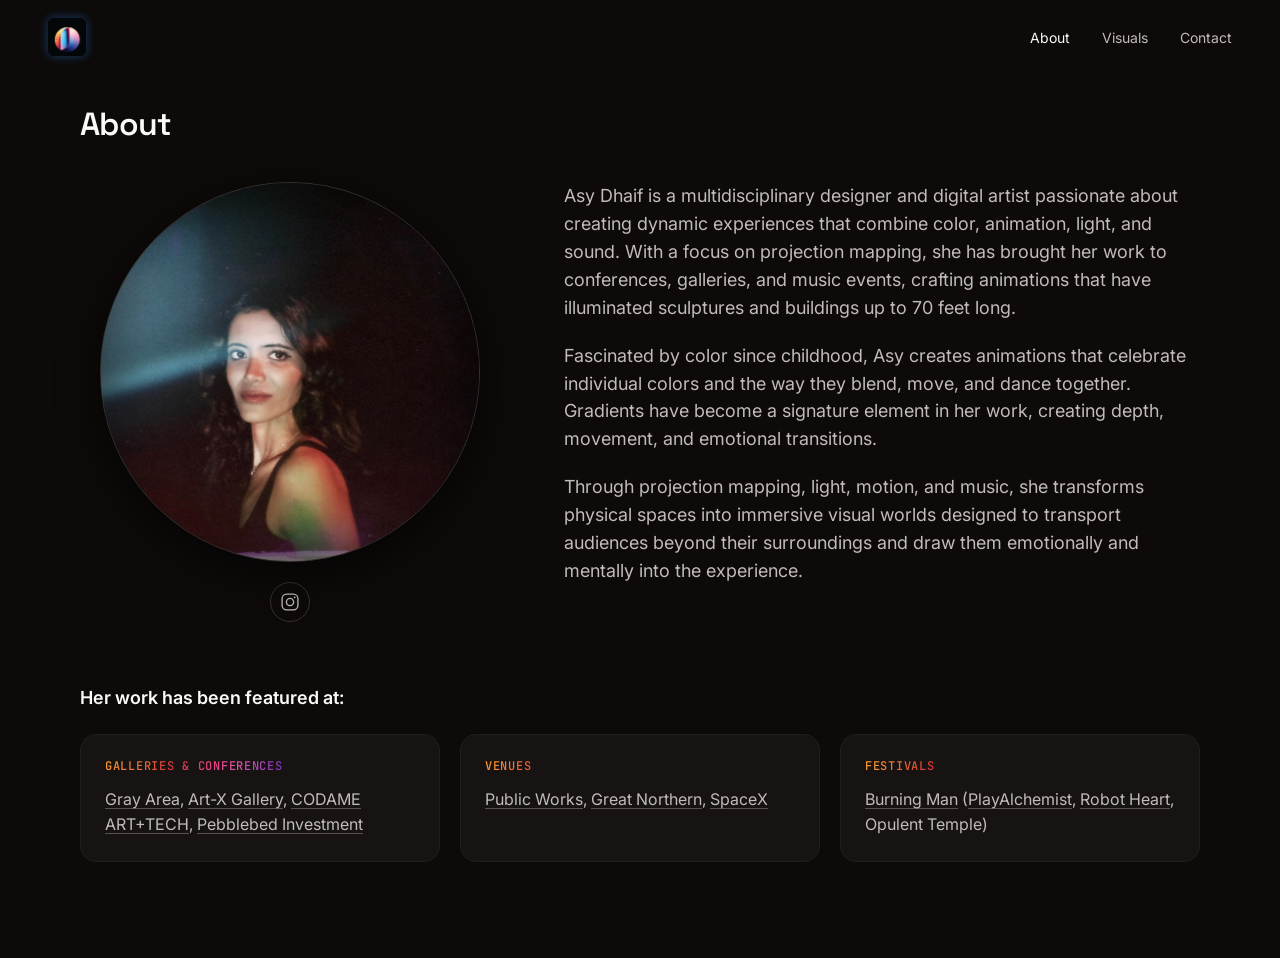
==== about/index.html @ 6cba5324 "Add Instagram icon and Pebblebed link to About page Instagram icon links to instagram.com/mind.trip." ====
<!DOCTYPE html>
<html lang="en">
<head>
  <meta charset="UTF-8">
  <meta name="viewport" content="width=device-width, initial-scale=1">
  <title>Asy Dhaif — About</title>
  <link rel="stylesheet" href="/assets/css/tokens.css">
  <link rel="stylesheet" href="/assets/css/style.css">
</head>
<body>
  <div id="site-nav"></div>

  <main>
    <div class="page-header">
      <h1 class="page-title">About</h1>
    </div>

    <div class="about-layout">
      <div class="about-portrait-col">
        <div class="about-portrait">
          <img src="/assets/images/about/asy-dhaif-portrait.jpg" alt="Asy Dhaif">
        </div>

        <div class="about-social">
          <a class="social-icon" href="https://www.instagram.com/mind.trip.art/" target="_blank" rel="noopener noreferrer" aria-label="Instagram">
            <svg width="20" height="20" viewBox="0 0 24 24" fill="none"><rect x="2.5" y="2.5" width="19" height="19" rx="5.5" stroke="currentColor" stroke-width="1.6"/><circle cx="12" cy="12" r="4.3" stroke="currentColor" stroke-width="1.6"/><circle cx="17.6" cy="6.4" r="1.15" fill="currentColor"/></svg>
          </a>
        </div>
      </div>

      <div class="about-bio">
        <p>Asy Dhaif is a multidisciplinary designer and digital artist passionate about creating dynamic experiences that combine color, animation, light, and sound. With a focus on projection mapping, she has brought her work to conferences, galleries, and music events, crafting animations that have illuminated sculptures and buildings up to 70 feet long.</p>
        <p>Fascinated by color since childhood, Asy creates animations that celebrate individual colors and the way they blend, move, and dance together. Gradients have become a signature element in her work, creating depth, movement, and emotional transitions.</p>
        <p>Through projection mapping, light, motion, and music, she transforms physical spaces into immersive visual worlds designed to transport audiences beyond their surroundings and draw them emotionally and mentally into the experience.</p>
      </div>
    </div>

    <div class="featured-at">
      <h2 class="featured-at-title">Her work has been featured at:</h2>
      <div class="featured-at-grid">
        <div class="featured-at-group">
          <p class="featured-at-label">Galleries &amp; Conferences</p>
          <p class="featured-at-list"><a href="https://grayarea.org/" target="_blank" rel="noopener noreferrer">Gray Area</a>, <a href="https://www.art-x.gallery/" target="_blank" rel="noopener noreferrer">Art-X Gallery</a>, <a href="https://www.codame.com/" target="_blank" rel="noopener noreferrer">CODAME ART+TECH</a>, <a href="https://pebblebed.com" target="_blank" rel="noopener noreferrer">Pebblebed Investment</a></p>
        </div>

        <div class="featured-at-group">
          <p class="featured-at-label">Venues</p>
          <p class="featured-at-list"><a href="https://publicsf.com/" target="_blank" rel="noopener noreferrer">Public Works</a>, <a href="https://www.thegreatnorthernsf.com/" target="_blank" rel="noopener noreferrer">Great Northern</a>, <a href="https://www.spacex.com/" target="_blank" rel="noopener noreferrer">SpaceX</a></p>
        </div>

        <div class="featured-at-group">
          <p class="featured-at-label">Festivals</p>
          <p class="featured-at-list"><a href="http://burningman.org/" target="_blank" rel="noopener noreferrer">Burning Man</a> (<a href="https://www.playalchemist.com/" target="_blank" rel="noopener noreferrer">PlayAlchemist</a>, <a href="https://www.robotheart.org/" target="_blank" rel="noopener noreferrer">Robot Heart</a>, Opulent Temple)</p>
        </div>
      </div>
    </div>
  </main>

  <script src="/assets/js/nav.js"></script>
</body>
</html>
---- assets/css/tokens.css ----
@import url("https://fonts.googleapis.com/css2?family=Space+Grotesk:wght@300..700&family=Inter:wght@400;500;600;700&family=JetBrains+Mono:wght@400;500&display=swap");

:root {
  /* Base neutrals — warm-black ground */
  --black: oklch(0.15 0.006 40);
  --gray-900: oklch(0.19 0.006 40);
  --gray-800: oklch(0.24 0.007 40);
  --gray-700: oklch(0.32 0.008 40);
  --gray-600: oklch(0.44 0.008 40);
  --gray-500: oklch(0.56 0.008 40);
  --gray-400: oklch(0.68 0.007 40);
  --gray-300: oklch(0.80 0.006 40);
  --gray-200: oklch(0.88 0.005 40);
  --gray-100: oklch(0.94 0.004 40);
  --white: oklch(0.985 0.003 40);

  /* Brand gradient: orange > red > magenta > purple > blue > cyan */
  --grad-orange: oklch(0.78 0.16 65);
  --grad-red: oklch(0.58 0.20 25);
  --grad-magenta: oklch(0.66 0.21 350);
  --grad-purple: oklch(0.48 0.20 300);
  --grad-blue: oklch(0.55 0.19 260);
  --grad-cyan: oklch(0.75 0.14 205);

  --gradient-brand: linear-gradient(115deg,
    var(--grad-orange) 0%,
    var(--grad-red) 22%,
    var(--grad-magenta) 42%,
    var(--grad-purple) 58%,
    var(--grad-blue) 78%,
    var(--grad-cyan) 100%);

  --accent: oklch(0.62 0.18 255);
  --accent-hover: oklch(0.68 0.18 255);
  --accent-active: oklch(0.56 0.18 255);
  --accent-fg: oklch(0.98 0.005 255);

  --bg-page: var(--black);
  --bg-surface: var(--gray-900);
  --bg-surface-raised: var(--gray-800);
  --bg-inset: oklch(0.12 0.006 40);
  --border-subtle: var(--gray-800);
  --border-default: var(--gray-700);
  --border-strong: var(--gray-600);

  --text-primary: var(--white);
  --text-secondary: var(--gray-300);
  --text-tertiary: var(--gray-500);
  --text-on-accent: var(--accent-fg);

  --success: oklch(0.62 0.15 150);
  --warning: oklch(0.75 0.15 85);
  --danger: oklch(0.60 0.20 25);

  --font-display: "Space Grotesk", "Helvetica Neue", Arial, sans-serif;
  --font-body: "Inter", "Helvetica Neue", Arial, sans-serif;
  --font-mono: "JetBrains Mono", "SFMono-Regular", Menlo, monospace;

  --text-display-xl: 700 clamp(3rem, 6vw, 6rem)/1.02 var(--font-display);
  --text-display-l: 700 clamp(2.25rem, 4vw, 3.75rem)/1.05 var(--font-display);
  --text-display-m: 600 2rem/1.1 var(--font-display);
  --text-heading: 600 1.5rem/1.25 var(--font-display);
  --text-subheading: 600 1.125rem/1.35 var(--font-body);
  --text-body-l: 400 1.125rem/1.55 var(--font-body);
  --text-body: 400 1rem/1.55 var(--font-body);
  --text-body-s: 400 0.875rem/1.5 var(--font-body);
  --text-label: 500 0.8125rem/1.3 var(--font-body);
  --text-mono: 400 0.8125rem/1.4 var(--font-mono);
  --text-mono-caps: 500 0.75rem/1.3 var(--font-mono);

  --tracking-tight: -0.02em;
  --tracking-wide: 0.06em;

  --space-1: 4px;
  --space-2: 8px;
  --space-3: 12px;
  --space-4: 16px;
  --space-5: 20px;
  --space-6: 24px;
  --space-8: 32px;
  --space-10: 40px;
  --space-12: 48px;
  --space-16: 64px;
  --space-20: 80px;
  --space-24: 96px;
  --space-32: 128px;

  --radius-s: 6px;
  --radius-m: 10px;
  --radius-l: 16px;
  --radius-xl: 24px;
  --radius-pill: 999px;

  --shadow-s: 0 1px 2px oklch(0 0 0 / 0.4);
  --shadow-m: 0 4px 16px oklch(0 0 0 / 0.45);
  --shadow-l: 0 12px 40px oklch(0 0 0 / 0.55);
  --shadow-glow-accent: 0 0 32px oklch(0.62 0.18 255 / 0.35);

  --ease-out: cubic-bezier(0.16, 1, 0.3, 1);
  --ease-in-out: cubic-bezier(0.65, 0, 0.35, 1);
  --duration-fast: 120ms;
  --duration-base: 220ms;
  --duration-slow: 420ms;
}
---- assets/css/style.css ----
* {
  box-sizing: border-box;
}

body {
  margin: 0;
  font-family: var(--font-body);
  color: var(--text-primary);
  background: var(--bg-page);
}

.site-nav {
  position: sticky;
  top: 0;
  z-index: 40;
  display: flex;
  align-items: center;
  justify-content: space-between;
  padding: 18px 48px;
  background: transparent;
  border-bottom: 1px solid transparent;
  transition: background var(--duration-base) var(--ease-out),
    border-color var(--duration-base) var(--ease-out),
    backdrop-filter var(--duration-base) var(--ease-out);
}

.site-nav.is-scrolled {
  background: oklch(0.15 0.006 40 / 0.75);
  backdrop-filter: blur(12px);
  border-bottom: 1px solid var(--border-subtle);
}

.nav-brand {
  display: flex;
  align-items: center;
  gap: 10px;
  text-decoration: none;
  font: var(--text-subheading);
  color: var(--text-primary);
  letter-spacing: var(--tracking-tight);
}

.nav-brand-mark {
  width: 38px;
  height: 38px;
  border-radius: var(--radius-s);
  background-image: url('/assets/images/art/corners-of-the-unconscious.png');
  background-size: cover;
  background-position: center;
  box-shadow: 0 0 10px 1px oklch(0.62 0.18 255 / 0.35);
  transition: box-shadow var(--duration-base) var(--ease-out),
    transform var(--duration-base) var(--ease-out);
}

.nav-brand:hover .nav-brand-mark {
  box-shadow: 0 0 18px 4px oklch(0.62 0.18 255 / 0.65);
  transform: scale(1.08);
}

.nav-links {
  display: flex;
  gap: 32px;
}

.nav-link {
  font: var(--text-body-s);
  text-decoration: none;
  color: var(--text-secondary);
  transition: color var(--duration-fast) var(--ease-out);
}

.nav-link:hover,
.nav-link.is-active {
  color: var(--text-primary);
}

main {
  padding: var(--space-8) 48px var(--space-24);
}

.page-header {
  max-width: 1120px;
  margin: 0 auto var(--space-10);
}

.page-title {
  font: var(--text-display-m);
  color: var(--text-primary);
  margin: 0;
  letter-spacing: var(--tracking-tight);
}

.visuals-grid {
  display: grid;
  grid-template-columns: repeat(auto-fit, minmax(320px, 1fr));
  gap: var(--space-6);
  max-width: 1120px;
  margin: 0 auto;
}

.visual-card {
  display: flex;
  flex-direction: column;
  gap: var(--space-3);
}

.visual-card-media {
  border-radius: var(--radius-l);
  overflow: hidden;
  border: 1px solid var(--border-subtle);
  background: var(--bg-surface);
  aspect-ratio: 4 / 3;
}

.visual-card-media img {
  width: 100%;
  height: 100%;
  object-fit: cover;
  display: block;
}

.visual-caption {
  font: var(--text-body-s);
  color: var(--text-tertiary);
}

.about-layout {
  display: grid;
  grid-template-columns: minmax(280px, 420px) 1fr;
  gap: var(--space-16);
  max-width: 1120px;
  margin: 0 auto;
  align-items: start;
}

.about-portrait-col {
  display: flex;
  flex-direction: column;
  align-items: center;
  gap: var(--space-5);
}

.about-social {
  display: flex;
  gap: var(--space-3);
}

.social-icon {
  display: flex;
  align-items: center;
  justify-content: center;
  width: 40px;
  height: 40px;
  border-radius: 50%;
  border: 1px solid var(--border-default);
  color: var(--text-secondary);
  transition: color var(--duration-fast) var(--ease-out),
    border-color var(--duration-fast) var(--ease-out),
    box-shadow var(--duration-fast) var(--ease-out),
    transform var(--duration-fast) var(--ease-out);
}

.social-icon:hover {
  color: var(--text-primary);
  border-color: var(--accent);
  box-shadow: 0 0 14px 2px oklch(0.62 0.18 255 / 0.4);
  transform: translateY(-2px);
}

.about-portrait {
  position: relative;
  width: 100%;
  max-width: 380px;
  aspect-ratio: 1;
  margin: 0 auto;
  border-radius: 50%;
  overflow: hidden;
  border: 1px solid var(--border-default);
  background: var(--bg-surface);
  box-shadow: var(--shadow-l);
  transition: transform var(--duration-base) var(--ease-out),
    box-shadow var(--duration-base) var(--ease-out);
}

.about-portrait:hover {
  transform: translateY(-4px);
  box-shadow: var(--shadow-l), var(--shadow-glow-accent);
}

.about-portrait::after {
  content: "";
  position: absolute;
  inset: 0;
  box-shadow: inset 0 0 60px 16px oklch(0 0 0 / 0.65);
  pointer-events: none;
}

.about-portrait img {
  width: 100%;
  height: 100%;
  object-fit: cover;
  object-position: 42% 50%;
  display: block;
}

.about-bio {
  display: flex;
  flex-direction: column;
  gap: var(--space-5);
}

.about-bio p {
  font: var(--text-body-l);
  color: var(--text-secondary);
  margin: 0;
}

@media (max-width: 860px) {
  .about-layout {
    grid-template-columns: 1fr;
    gap: var(--space-8);
  }
}

.featured-at {
  max-width: 1120px;
  margin: var(--space-16) auto 0;
}

.featured-at-title {
  font: var(--text-subheading);
  color: var(--text-primary);
  margin: 0 0 var(--space-6);
}

.featured-at-grid {
  display: grid;
  grid-template-columns: repeat(auto-fit, minmax(240px, 1fr));
  gap: var(--space-5);
}

.featured-at-group {
  background: var(--bg-surface);
  border: 1px solid var(--border-subtle);
  border-radius: var(--radius-l);
  padding: var(--space-6);
}

.featured-at-label {
  font: var(--text-mono-caps);
  text-transform: uppercase;
  letter-spacing: var(--tracking-wide);
  background: var(--gradient-brand);
  -webkit-background-clip: text;
  background-clip: text;
  color: transparent;
  margin: 0 0 var(--space-3);
}

.featured-at-list {
  font: var(--text-body);
  color: var(--text-secondary);
  margin: 0;
}

.featured-at-list a {
  color: var(--text-secondary);
  text-decoration: underline;
  text-decoration-color: var(--border-strong);
  text-underline-offset: 3px;
  transition: color var(--duration-fast) var(--ease-out);
}

.featured-at-list a:hover {
  color: var(--text-primary);
}

main.hero-main {
  padding: 0;
}

.hero {
  position: relative;
  min-height: 88vh;
  overflow: hidden;
  display: flex;
  align-items: flex-start;
}

.hero-slideshow {
  position: absolute;
  inset: 0;
}

.hero-slide {
  position: absolute;
  inset: 0;
  background-size: cover;
  background-position: center;
  opacity: 0;
  animation: hero-fade 32s infinite ease-in-out,
    hero-zoom 32s infinite ease-in-out;
}

.hero-slide:nth-child(1) { animation-delay: 0s, 0s; }
.hero-slide:nth-child(2) { animation-delay: 8s, 8s; }
.hero-slide:nth-child(3) { animation-delay: 16s, 16s; }
.hero-slide:nth-child(4) { animation-delay: 24s, 24s; }

@keyframes hero-fade {
  0%, 100% { opacity: 0; }
  3% { opacity: 1; }
  22% { opacity: 1; }
  28% { opacity: 0; }
}

@keyframes hero-zoom {
  0% { transform: scale(1); }
  100% { transform: scale(1.09); }
}

.hero-scrim {
  position: absolute;
  inset: 0;
  background: linear-gradient(
    to bottom,
    oklch(0.15 0.006 40 / 0.9) 0px,
    oklch(0.15 0.006 40 / 0.75) 220px,
    oklch(0.15 0.006 40 / 0.35) 380px,
    oklch(0.15 0.006 40 / 0.1) 480px,
    oklch(0.15 0.006 40 / 0.1) 68%,
    oklch(0.15 0.006 40 / 0.75) 100%
  );
}

.hero-content {
  position: relative;
  z-index: 1;
  padding: var(--space-16) 48px 0;
  max-width: 900px;
}

.hero-title {
  font: var(--text-display-xl);
  color: var(--text-primary);
  margin: 0 0 var(--space-4);
  letter-spacing: var(--tracking-tight);
}

.hero-subtitle {
  font: var(--text-body-l);
  color: var(--text-secondary);
  margin: 0;
  letter-spacing: var(--tracking-wide);
}

.hero-subtitle .divider {
  color: var(--text-tertiary);
  margin: 0 var(--space-2);
}

@media (prefers-reduced-motion: reduce) {
  .hero-slide {
    animation: hero-fade-reduced 32s infinite ease-in-out;
  }
}

@keyframes hero-fade-reduced {
  0%, 100% { opacity: 0; }
  3% { opacity: 1; }
  22% { opacity: 1; }
  28% { opacity: 0; }
}

main.split-slider-main {
  padding: 0;
}

.split-slider {
  position: relative;
  display: flex;
  min-height: 88vh;
  background: var(--bg-page);
}

.split-slider-media {
  position: relative;
  flex: 1 1 60%;
  overflow: hidden;
}

.split-slide-image {
  position: absolute;
  inset: 0;
  background-size: cover;
  background-position: center;
  opacity: 0;
  transform: scale(1.04);
  transition: opacity 1100ms var(--ease-in-out), transform 1400ms var(--ease-out);
}

.split-slide-image.is-active {
  opacity: 1;
  transform: scale(1);
  z-index: 1;
}

.split-slider-scrim {
  position: absolute;
  inset: 0;
  z-index: 2;
  pointer-events: none;
  background: linear-gradient(
    to right,
    transparent 70%,
    oklch(0.15 0.006 40 / 0.5) 92%,
    var(--bg-page) 100%
  ),
  linear-gradient(
    to bottom,
    oklch(0.15 0.006 40 / 0.35) 0%,
    transparent 22%,
    transparent 78%,
    oklch(0.15 0.006 40 / 0.55) 100%
  );
}

.split-slider-dots {
  position: absolute;
  top: 50%;
  right: 0;
  transform: translate(50%, -50%);
  z-index: 3;
  display: flex;
  flex-direction: column;
  gap: var(--space-4);
}

.split-dot {
  width: 44px;
  height: 44px;
  border-radius: 50%;
  border: 2px solid var(--border-subtle);
  background-color: var(--bg-surface);
  background-size: cover;
  background-position: center;
  opacity: 0.55;
  cursor: pointer;
  padding: 0;
  transition: opacity var(--duration-base) var(--ease-out),
    transform var(--duration-base) var(--ease-out),
    border-color var(--duration-base) var(--ease-out);
  box-shadow: var(--shadow-s);
}

.split-dot:hover {
  opacity: 0.85;
}

.split-dot.is-active {
  opacity: 1;
  border-color: var(--accent);
  transform: scale(1.12);
}

.split-slider-panel {
  position: relative;
  flex: 1 1 40%;
  display: flex;
  flex-direction: column;
  justify-content: center;
  padding: var(--space-16) var(--space-24);
  background: var(--bg-page);
}

.split-slider-eyebrow {
  font: var(--text-mono-caps);
  text-transform: uppercase;
  letter-spacing: var(--tracking-wide);
  color: var(--text-tertiary);
  margin: 0 0 var(--space-10);
}

.split-slider-index {
  display: flex;
  flex-direction: column;
  align-items: flex-start;
  font: var(--text-mono);
  margin: 0 0 var(--space-6);
}

.split-slider-index .current {
  color: var(--text-primary);
  font-size: 1.05rem;
}

.split-slider-index .total {
  color: var(--text-tertiary);
}

.index-slash {
  width: 26px;
  height: 1px;
  background: var(--border-strong);
  transform: rotate(-58deg);
  margin: 2px 0;
}

.split-slider-title {
  font: var(--text-display-l);
  color: var(--text-primary);
  margin: 0 0 var(--space-4);
  letter-spacing: var(--tracking-tight);
  max-width: 12ch;
}

.split-slider-meta {
  font: var(--text-body-l);
  color: var(--text-secondary);
  margin: 0;
  max-width: 34ch;
}

.split-slider-nav {
  position: absolute;
  right: var(--space-16);
  bottom: var(--space-12);
  display: flex;
  flex-direction: column;
  gap: var(--space-3);
}

.split-nav-btn {
  width: 44px;
  height: 44px;
  border-radius: 50%;
  border: 1px solid var(--border-default);
  background: transparent;
  color: var(--text-secondary);
  display: flex;
  align-items: center;
  justify-content: center;
  cursor: pointer;
  transition: color var(--duration-fast) var(--ease-out),
    border-color var(--duration-fast) var(--ease-out),
    background var(--duration-fast) var(--ease-out);
}

.split-nav-btn:hover {
  color: var(--text-primary);
  border-color: var(--accent);
  background: oklch(0.62 0.18 255 / 0.12);
}

@media (max-width: 900px) {
  .split-slider {
    flex-direction: column;
    min-height: auto;
  }

  .split-slider-media {
    flex: none;
    height: 46vh;
  }

  .split-slider-dots {
    display: none;
  }

  .split-slider-panel {
    padding: var(--space-10) var(--space-6) var(--space-16);
  }

  .split-slider-title {
    font: var(--text-display-m);
    max-width: none;
  }

  .split-slider-nav {
    right: var(--space-6);
    bottom: var(--space-6);
  }
}

.contact-main {
  padding: 0;
}

.contact-page {
  position: relative;
  min-height: 88vh;
  overflow: hidden;
  display: flex;
  flex-direction: column;
  align-items: center;
  justify-content: center;
  gap: var(--space-12);
  padding: var(--space-24) 24px;
  background:
    radial-gradient(ellipse 90% 60% at 50% 0%, oklch(0.22 0.05 300 / 0.9) 0%, transparent 70%),
    linear-gradient(180deg, oklch(0.14 0.02 300) 0%, var(--bg-page) 55%);
}

.contact-glow {
  position: absolute;
  border-radius: 50%;
  filter: blur(90px);
  opacity: 0.4;
  pointer-events: none;
  z-index: 0;
  animation: contact-drift 22s ease-in-out infinite;
}

.contact-glow-1 {
  width: 460px;
  height: 460px;
  top: -120px;
  left: -100px;
  background: var(--grad-purple);
  animation-delay: 0s;
}

.contact-glow-2 {
  width: 520px;
  height: 520px;
  bottom: -160px;
  right: -140px;
  background: var(--grad-magenta);
  animation-delay: -7s;
}

.contact-glow-3 {
  width: 420px;
  height: 420px;
  top: 38%;
  left: 50%;
  background: oklch(0.4 0.22 300);
  animation-delay: -14s;
  opacity: 0.3;
}

@keyframes contact-drift {
  0%, 100% { transform: translate(0, 0) scale(1); }
  50% { transform: translate(30px, -24px) scale(1.08); }
}

@media (prefers-reduced-motion: reduce) {
  .contact-glow {
    animation: none;
  }
}

.contact-headline {
  position: relative;
  z-index: 1;
  font: var(--text-display-xl);
  color: var(--text-primary);
  letter-spacing: var(--tracking-tight);
  margin: 0;
  text-align: center;
}

.reveal-line-wrap {
  display: block;
  overflow: hidden;
}

.reveal-line {
  display: block;
  transform: translateY(110%);
  animation: reveal-up 900ms var(--ease-out) forwards;
}

.reveal-delay-1 {
  animation-delay: 140ms;
}

.reveal-delay-2 {
  opacity: 0;
  animation: reveal-fade 900ms var(--ease-out) forwards;
  animation-delay: 320ms;
}

@keyframes reveal-up {
  to { transform: translateY(0); }
}

@keyframes reveal-fade {
  from { opacity: 0; transform: translateY(16px); }
  to { opacity: 1; transform: translateY(0); }
}

@media (prefers-reduced-motion: reduce) {
  .reveal-line {
    transform: translateY(0);
    animation: none;
  }
  .reveal-delay-2 {
    opacity: 1;
    animation: none;
  }
}

.contact-card {
  position: relative;
  z-index: 1;
  width: 100%;
  max-width: 480px;
  background: var(--bg-surface);
  border: 1px solid var(--border-subtle);
  border-radius: var(--radius-xl);
  box-shadow: var(--shadow-l);
  padding: var(--space-10);
}

.contact-card-title {
  font: var(--text-heading);
  color: var(--text-primary);
  margin: 0 0 var(--space-2);
}

.contact-card-subtitle {
  font: var(--text-body);
  color: var(--text-tertiary);
  margin: 0 0 var(--space-8);
}

.contact-form {
  display: flex;
  flex-direction: column;
  gap: var(--space-5);
}

.form-honeypot {
  position: absolute;
  left: -9999px;
  width: 1px;
  height: 1px;
  opacity: 0;
  pointer-events: none;
}

.form-field {
  display: flex;
  flex-direction: column;
  gap: var(--space-2);
}

.form-field label {
  font: var(--text-label);
  color: var(--text-tertiary);
  letter-spacing: var(--tracking-wide);
  text-transform: uppercase;
}

.form-field input,
.form-field textarea {
  font: var(--text-body);
  color: var(--text-primary);
  background: var(--bg-inset);
  border: 1px solid var(--border-default);
  border-radius: var(--radius-m);
  padding: 12px 14px;
  font-family: var(--font-body);
  resize: vertical;
  transition: border-color var(--duration-fast) var(--ease-out),
    box-shadow var(--duration-fast) var(--ease-out);
}

.form-field input:focus,
.form-field textarea:focus {
  outline: none;
  border-color: var(--grad-purple);
  box-shadow: 0 0 0 3px oklch(0.48 0.2 300 / 0.22);
}

.contact-submit {
  display: inline-flex;
  align-items: center;
  justify-content: center;
  gap: var(--space-2);
  padding: 13px 26px;
  border-radius: var(--radius-m);
  border: 1px solid oklch(0.48 0.2 300 / 0.55);
  background: var(--bg-inset);
  color: var(--text-primary);
  font: var(--text-body);
  font-weight: 600;
  cursor: pointer;
  box-shadow: 0 0 18px 2px oklch(0.48 0.2 300 / 0.4);
  transition: background var(--duration-fast) var(--ease-out),
    border-color var(--duration-fast) var(--ease-out),
    box-shadow var(--duration-fast) var(--ease-out),
    transform var(--duration-fast) var(--ease-out);
}

.contact-submit:hover:not(:disabled) {
  background: oklch(0.22 0.03 300);
  border-color: oklch(0.6 0.22 300 / 0.85);
  box-shadow: 0 0 30px 6px oklch(0.48 0.2 300 / 0.65);
}

.contact-submit:active:not(:disabled) {
  transform: scale(0.98);
}

.contact-submit:disabled {
  opacity: 0.7;
  cursor: default;
}

.contact-submit.is-sending .btn-label::after {
  content: "…";
}

.contact-status {
  font: var(--text-body-s);
  margin: 0;
  min-height: 1.2em;
  color: var(--text-tertiary);
}

.contact-status.is-success {
  color: var(--success);
}

.contact-status.is-error {
  color: var(--danger);
}

@media (max-width: 560px) {
  .contact-card {
    padding: var(--space-6);
  }

  .contact-headline {
    font: var(--text-display-l);
  }
}
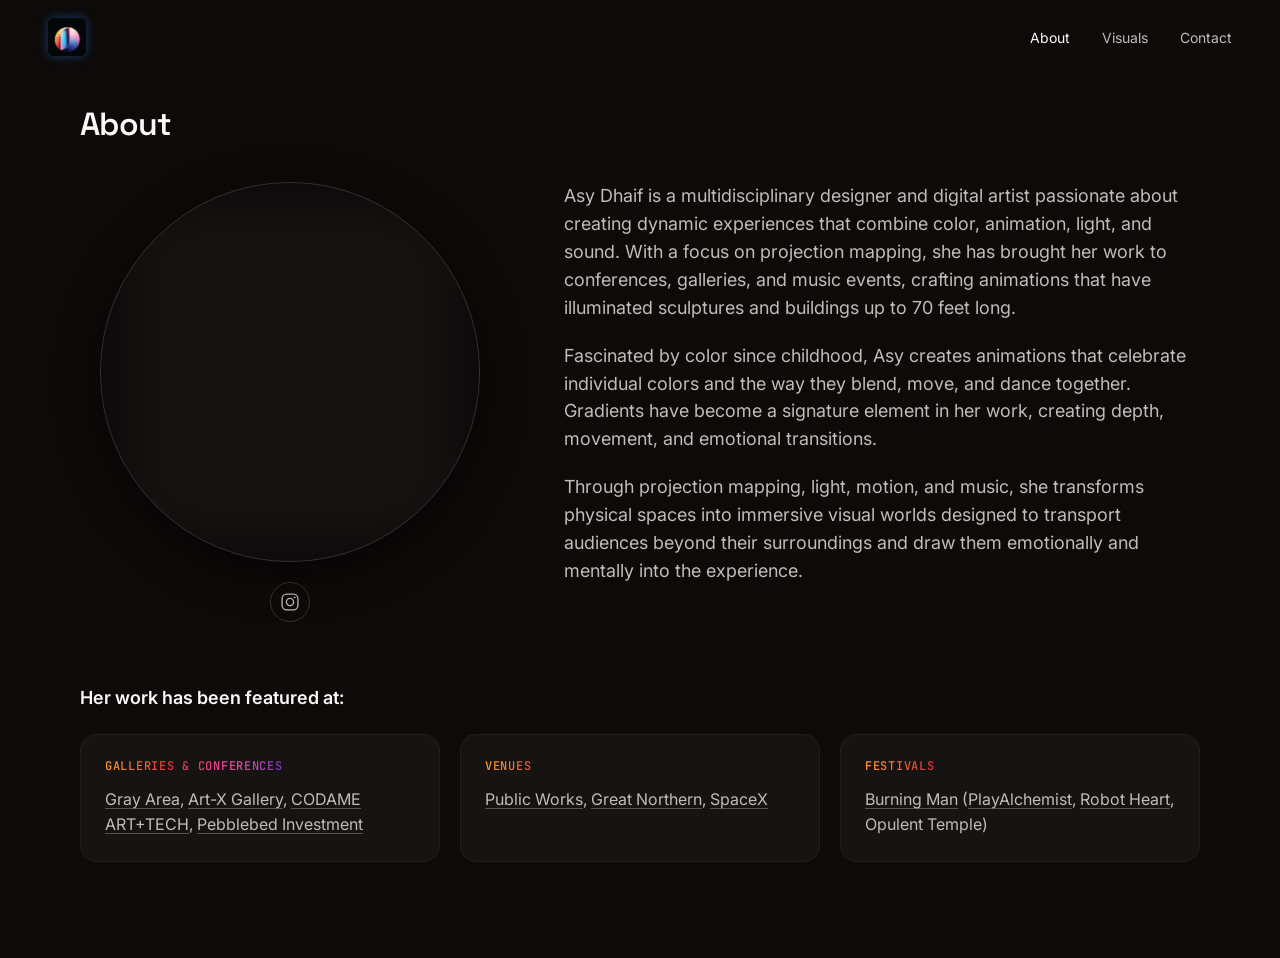
==== commit 46b2cfb9: "Replace About portrait with autoplay photo slideshow Swaps the static portrait for a 5-photo crossfa" ====
--- a/about/index.html
+++ b/about/index.html
@@ -18,7 +18,11 @@
     <div class="about-layout">
       <div class="about-portrait-col">
         <div class="about-portrait">
-          <img src="/assets/images/about/asy-dhaif-portrait.jpg" alt="Asy Dhaif">
+          <img class="about-slide" src="/assets/images/about/first.jpg" alt="Asy Dhaif" style="object-position: 62% 55%;">
+          <img class="about-slide" src="/assets/images/about/second.jpg" alt="Asy Dhaif directing visuals at a show" style="object-position: 60% 55%;">
+          <img class="about-slide" src="/assets/images/about/third.jpg" alt="Asy Dhaif portrait" style="object-position: 35% 30%;">
+          <img class="about-slide" src="/assets/images/about/fourth.jpg" alt="Asy Dhaif at the VJ rig" style="object-position: 45% 40%;">
+          <img class="about-slide" src="/assets/images/about/fifth.jpg" alt="Asy Dhaif with a vintage film camera" style="object-position: 66% 58%;">
         </div>
 
         <div class="about-social">
--- a/assets/css/style.css
+++ b/assets/css/style.css
@@ -25,9 +25,9 @@
 }
 
 .site-nav.is-scrolled {
-  background: oklch(0.15 0.006 40 / 0.75);
+  background: transparent;
   backdrop-filter: blur(12px);
-  border-bottom: 1px solid var(--border-subtle);
+  border-bottom: 1px solid transparent;
 }
 
 .nav-brand {
@@ -199,8 +199,27 @@
   width: 100%;
   height: 100%;
   object-fit: cover;
-  object-position: 42% 50%;
   display: block;
+}
+
+.about-slide {
+  position: absolute;
+  inset: 0;
+  opacity: 0;
+  animation: about-fade 20s infinite ease-in-out;
+}
+
+.about-slide:nth-child(1) { animation-delay: 0s; }
+.about-slide:nth-child(2) { animation-delay: 4s; }
+.about-slide:nth-child(3) { animation-delay: 8s; }
+.about-slide:nth-child(4) { animation-delay: 12s; }
+.about-slide:nth-child(5) { animation-delay: 16s; }
+
+@keyframes about-fade {
+  0%, 100% { opacity: 0; }
+  3% { opacity: 1; }
+  17% { opacity: 1; }
+  23% { opacity: 0; }
 }
 
 .about-bio {
@@ -298,14 +317,14 @@
   background-size: cover;
   background-position: center;
   opacity: 0;
-  animation: hero-fade 32s infinite ease-in-out,
-    hero-zoom 32s infinite ease-in-out;
+  animation: hero-fade 11.2s infinite ease-in-out,
+    hero-zoom 11.2s infinite ease-in-out;
 }
 
 .hero-slide:nth-child(1) { animation-delay: 0s, 0s; }
-.hero-slide:nth-child(2) { animation-delay: 8s, 8s; }
-.hero-slide:nth-child(3) { animation-delay: 16s, 16s; }
-.hero-slide:nth-child(4) { animation-delay: 24s, 24s; }
+.hero-slide:nth-child(2) { animation-delay: 2.8s, 2.8s; }
+.hero-slide:nth-child(3) { animation-delay: 5.6s, 5.6s; }
+.hero-slide:nth-child(4) { animation-delay: 8.4s, 8.4s; }
 
 @keyframes hero-fade {
   0%, 100% { opacity: 0; }
@@ -348,7 +367,7 @@
 }
 
 .hero-subtitle {
-  font: var(--text-body-l);
+  font: var(--text-body);
   color: var(--text-secondary);
   margin: 0;
   letter-spacing: var(--tracking-wide);
@@ -361,7 +380,7 @@
 
 @media (prefers-reduced-motion: reduce) {
   .hero-slide {
-    animation: hero-fade-reduced 32s infinite ease-in-out;
+    animation: hero-fade-reduced 11.2s infinite ease-in-out;
   }
 }
 
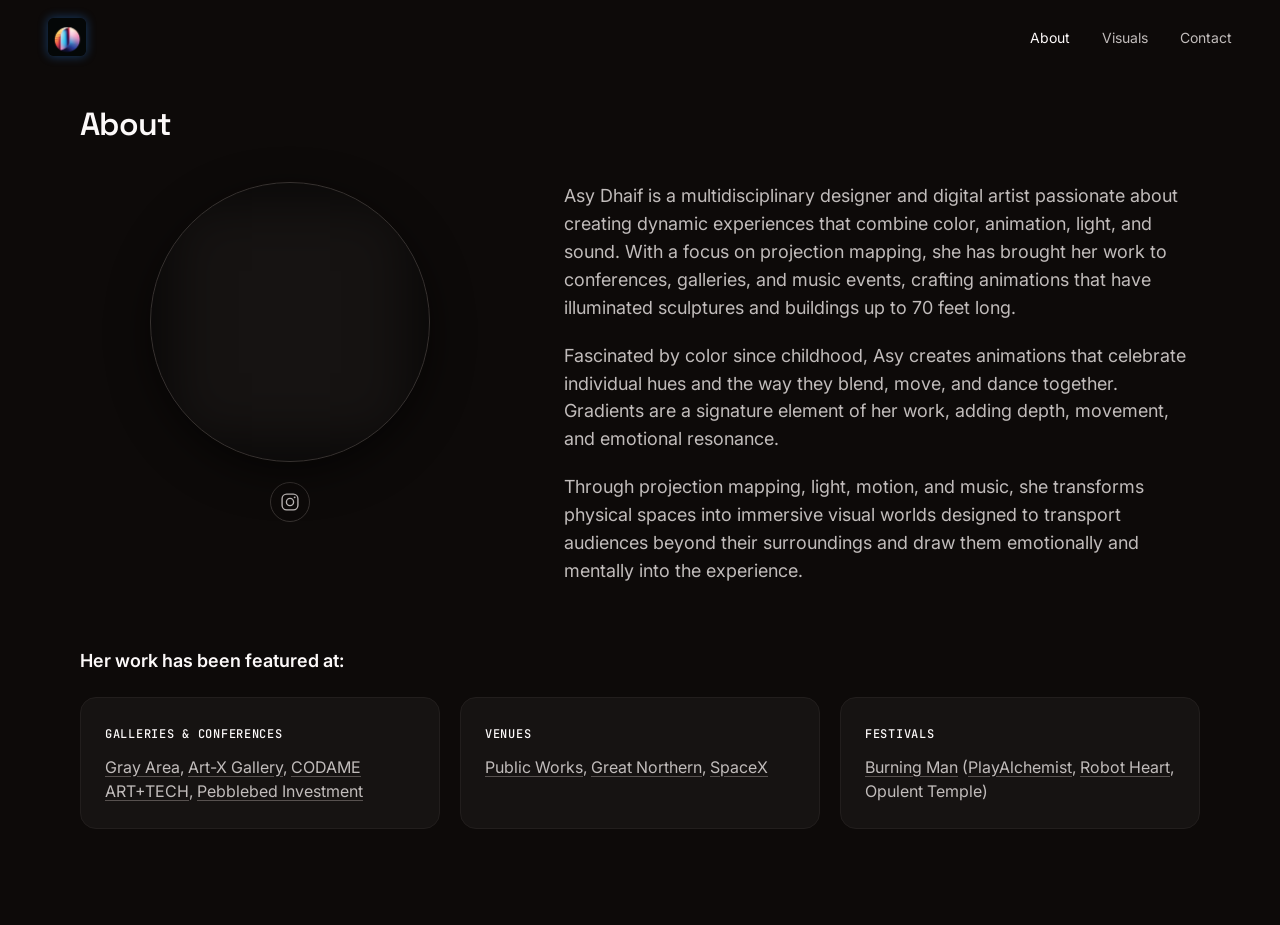
==== commit 7f2497a1: "Update bio wording and add glitch effect to featured-at labels Rewords the color/gradient paragraph," ====
--- a/about/index.html
+++ b/about/index.html
@@ -34,7 +34,7 @@
 
       <div class="about-bio">
         <p>Asy Dhaif is a multidisciplinary designer and digital artist passionate about creating dynamic experiences that combine color, animation, light, and sound. With a focus on projection mapping, she has brought her work to conferences, galleries, and music events, crafting animations that have illuminated sculptures and buildings up to 70 feet long.</p>
-        <p>Fascinated by color since childhood, Asy creates animations that celebrate individual colors and the way they blend, move, and dance together. Gradients have become a signature element in her work, creating depth, movement, and emotional transitions.</p>
+        <p>Fascinated by color since childhood, Asy creates animations that celebrate individual hues and the way they blend, move, and dance together. Gradients are a signature element of her work, adding depth, movement, and emotional resonance.</p>
         <p>Through projection mapping, light, motion, and music, she transforms physical spaces into immersive visual worlds designed to transport audiences beyond their surroundings and draw them emotionally and mentally into the experience.</p>
       </div>
     </div>
@@ -43,17 +43,17 @@
       <h2 class="featured-at-title">Her work has been featured at:</h2>
       <div class="featured-at-grid">
         <div class="featured-at-group">
-          <p class="featured-at-label">Galleries &amp; Conferences</p>
+          <p class="featured-at-label" data-text="Galleries &amp; Conferences">Galleries &amp; Conferences</p>
           <p class="featured-at-list"><a href="https://grayarea.org/" target="_blank" rel="noopener noreferrer">Gray Area</a>, <a href="https://www.art-x.gallery/" target="_blank" rel="noopener noreferrer">Art-X Gallery</a>, <a href="https://www.codame.com/" target="_blank" rel="noopener noreferrer">CODAME ART+TECH</a>, <a href="https://pebblebed.com" target="_blank" rel="noopener noreferrer">Pebblebed Investment</a></p>
         </div>
 
         <div class="featured-at-group">
-          <p class="featured-at-label">Venues</p>
+          <p class="featured-at-label" data-text="Venues">Venues</p>
           <p class="featured-at-list"><a href="https://publicsf.com/" target="_blank" rel="noopener noreferrer">Public Works</a>, <a href="https://www.thegreatnorthernsf.com/" target="_blank" rel="noopener noreferrer">Great Northern</a>, <a href="https://www.spacex.com/" target="_blank" rel="noopener noreferrer">SpaceX</a></p>
         </div>
 
         <div class="featured-at-group">
-          <p class="featured-at-label">Festivals</p>
+          <p class="featured-at-label" data-text="Festivals">Festivals</p>
           <p class="featured-at-list"><a href="http://burningman.org/" target="_blank" rel="noopener noreferrer">Burning Man</a> (<a href="https://www.playalchemist.com/" target="_blank" rel="noopener noreferrer">PlayAlchemist</a>, <a href="https://www.robotheart.org/" target="_blank" rel="noopener noreferrer">Robot Heart</a>, Opulent Temple)</p>
         </div>
       </div>
--- a/assets/css/style.css
+++ b/assets/css/style.css
@@ -170,7 +170,7 @@
 .about-portrait {
   position: relative;
   width: 100%;
-  max-width: 380px;
+  max-width: 280px;
   aspect-ratio: 1;
   margin: 0 auto;
   border-radius: 50%;
@@ -266,14 +266,57 @@
 }
 
 .featured-at-label {
+  position: relative;
+  display: inline-block;
   font: var(--text-mono-caps);
   text-transform: uppercase;
   letter-spacing: var(--tracking-wide);
-  background: var(--gradient-brand);
-  -webkit-background-clip: text;
-  background-clip: text;
-  color: transparent;
+  color: var(--text-primary);
   margin: 0 0 var(--space-3);
+}
+
+.featured-at-label::before,
+.featured-at-label::after {
+  content: attr(data-text);
+  position: absolute;
+  inset: 0;
+  text-transform: uppercase;
+  letter-spacing: var(--tracking-wide);
+  opacity: 0;
+}
+
+.featured-at-label::before {
+  color: var(--white);
+  animation: label-glitch-white 6s infinite;
+}
+
+.featured-at-label::after {
+  color: var(--black);
+  animation: label-glitch-black 6s infinite;
+}
+
+@keyframes label-glitch-white {
+  0%, 91%, 100% { clip-path: inset(0 0 100% 0); transform: translate(0, 0); opacity: 0; }
+  92% { clip-path: inset(10% 0 65% 0); transform: translate(-2px, -1px); opacity: 1; }
+  93% { clip-path: inset(55% 0 10% 0); transform: translate(2px, 1px); opacity: 1; }
+  94% { clip-path: inset(25% 0 50% 0); transform: translate(-3px, 0); opacity: 1; }
+  95% { clip-path: inset(70% 0 5% 0); transform: translate(1px, 1px); opacity: 1; }
+  96%, 100% { clip-path: inset(0 0 100% 0); opacity: 0; }
+}
+
+@keyframes label-glitch-black {
+  0%, 89%, 100% { clip-path: inset(0 0 100% 0); transform: translate(0, 0); opacity: 0; }
+  90% { clip-path: inset(20% 0 55% 0); transform: translate(2px, 1px); opacity: 1; }
+  91% { clip-path: inset(60% 0 15% 0); transform: translate(-2px, -1px); opacity: 1; }
+  92% { clip-path: inset(5% 0 80% 0); transform: translate(3px, 0); opacity: 1; }
+  93%, 100% { clip-path: inset(0 0 100% 0); opacity: 0; }
+}
+
+@media (prefers-reduced-motion: reduce) {
+  .featured-at-label::before,
+  .featured-at-label::after {
+    animation: none;
+  }
 }
 
 .featured-at-list {
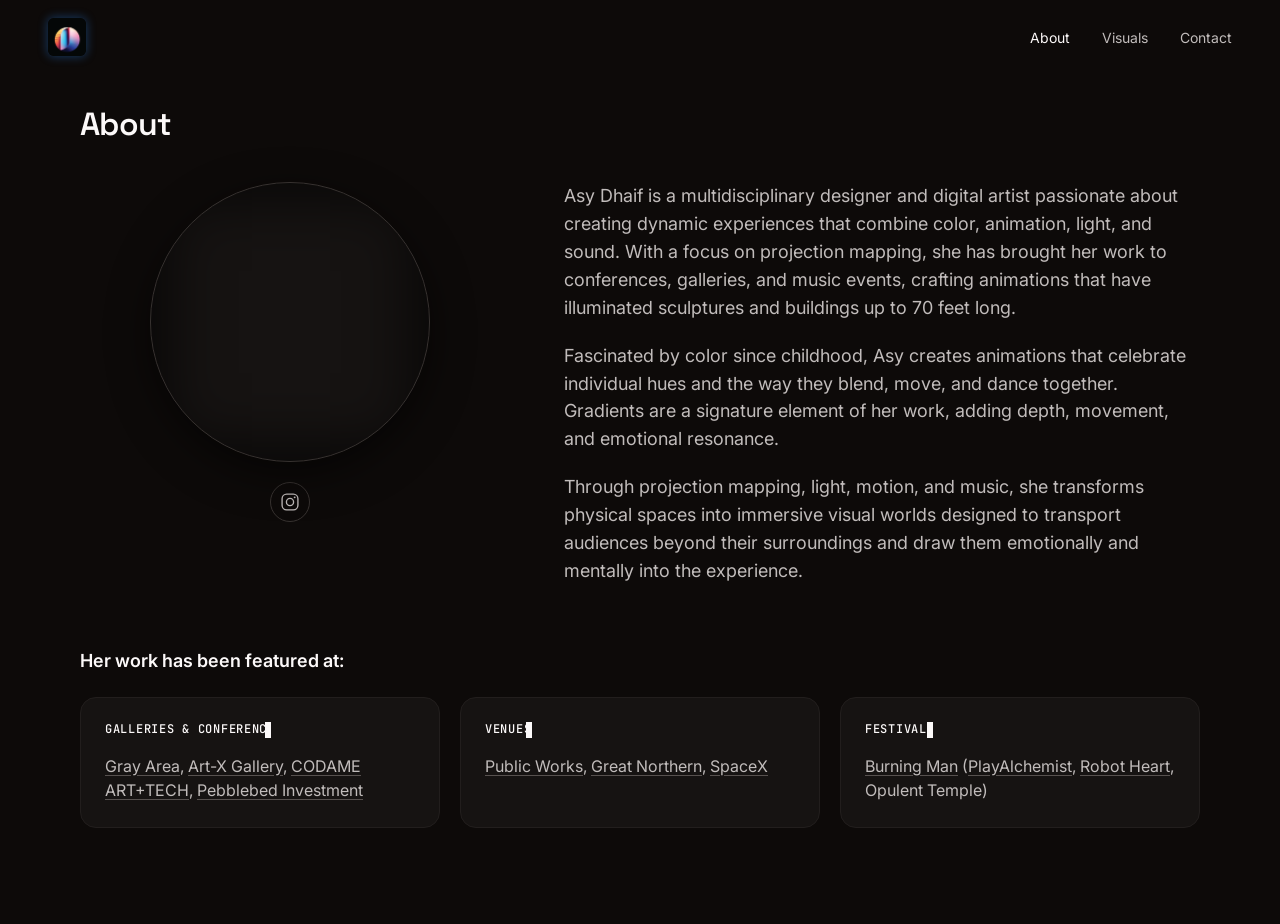
==== commit 8f916422: "Replace glitch effect with typewriter effect on featured-at labels Labels now type out left-to-right" ====
--- a/about/index.html
+++ b/about/index.html
@@ -43,17 +43,17 @@
       <h2 class="featured-at-title">Her work has been featured at:</h2>
       <div class="featured-at-grid">
         <div class="featured-at-group">
-          <p class="featured-at-label" data-text="Galleries &amp; Conferences">Galleries &amp; Conferences</p>
+          <p class="featured-at-label" style="--chars: 23;">Galleries &amp; Conferences</p>
           <p class="featured-at-list"><a href="https://grayarea.org/" target="_blank" rel="noopener noreferrer">Gray Area</a>, <a href="https://www.art-x.gallery/" target="_blank" rel="noopener noreferrer">Art-X Gallery</a>, <a href="https://www.codame.com/" target="_blank" rel="noopener noreferrer">CODAME ART+TECH</a>, <a href="https://pebblebed.com" target="_blank" rel="noopener noreferrer">Pebblebed Investment</a></p>
         </div>
 
         <div class="featured-at-group">
-          <p class="featured-at-label" data-text="Venues">Venues</p>
+          <p class="featured-at-label" style="--chars: 6;">Venues</p>
           <p class="featured-at-list"><a href="https://publicsf.com/" target="_blank" rel="noopener noreferrer">Public Works</a>, <a href="https://www.thegreatnorthernsf.com/" target="_blank" rel="noopener noreferrer">Great Northern</a>, <a href="https://www.spacex.com/" target="_blank" rel="noopener noreferrer">SpaceX</a></p>
         </div>
 
         <div class="featured-at-group">
-          <p class="featured-at-label" data-text="Festivals">Festivals</p>
+          <p class="featured-at-label" style="--chars: 9;">Festivals</p>
           <p class="featured-at-list"><a href="http://burningman.org/" target="_blank" rel="noopener noreferrer">Burning Man</a> (<a href="https://www.playalchemist.com/" target="_blank" rel="noopener noreferrer">PlayAlchemist</a>, <a href="https://www.robotheart.org/" target="_blank" rel="noopener noreferrer">Robot Heart</a>, Opulent Temple)</p>
         </div>
       </div>
--- a/assets/css/style.css
+++ b/assets/css/style.css
@@ -266,55 +266,34 @@
 }
 
 .featured-at-label {
-  position: relative;
   display: inline-block;
   font: var(--text-mono-caps);
   text-transform: uppercase;
   letter-spacing: var(--tracking-wide);
   color: var(--text-primary);
   margin: 0 0 var(--space-3);
-}
-
-.featured-at-label::before,
-.featured-at-label::after {
-  content: attr(data-text);
-  position: absolute;
-  inset: 0;
-  text-transform: uppercase;
-  letter-spacing: var(--tracking-wide);
-  opacity: 0;
-}
-
-.featured-at-label::before {
-  color: var(--white);
-  animation: label-glitch-white 6s infinite;
-}
-
-.featured-at-label::after {
-  color: var(--black);
-  animation: label-glitch-black 6s infinite;
-}
-
-@keyframes label-glitch-white {
-  0%, 91%, 100% { clip-path: inset(0 0 100% 0); transform: translate(0, 0); opacity: 0; }
-  92% { clip-path: inset(10% 0 65% 0); transform: translate(-2px, -1px); opacity: 1; }
-  93% { clip-path: inset(55% 0 10% 0); transform: translate(2px, 1px); opacity: 1; }
-  94% { clip-path: inset(25% 0 50% 0); transform: translate(-3px, 0); opacity: 1; }
-  95% { clip-path: inset(70% 0 5% 0); transform: translate(1px, 1px); opacity: 1; }
-  96%, 100% { clip-path: inset(0 0 100% 0); opacity: 0; }
-}
-
-@keyframes label-glitch-black {
-  0%, 89%, 100% { clip-path: inset(0 0 100% 0); transform: translate(0, 0); opacity: 0; }
-  90% { clip-path: inset(20% 0 55% 0); transform: translate(2px, 1px); opacity: 1; }
-  91% { clip-path: inset(60% 0 15% 0); transform: translate(-2px, -1px); opacity: 1; }
-  92% { clip-path: inset(5% 0 80% 0); transform: translate(3px, 0); opacity: 1; }
-  93%, 100% { clip-path: inset(0 0 100% 0); opacity: 0; }
+  white-space: nowrap;
+  overflow: hidden;
+  width: 0;
+  border-right: 0.55em solid var(--white);
+  animation: label-type 1.2s steps(var(--chars), end) 0.3s forwards,
+    label-caret 0.8s step-end infinite;
+}
+
+@keyframes label-type {
+  from { width: 0; }
+  to { width: calc(var(--chars) * 1ch + 0.4em); }
+}
+
+@keyframes label-caret {
+  0%, 100% { border-color: var(--white); }
+  50% { border-color: transparent; }
 }
 
 @media (prefers-reduced-motion: reduce) {
-  .featured-at-label::before,
-  .featured-at-label::after {
+  .featured-at-label {
+    width: calc(var(--chars) * 1ch + 0.4em);
+    border-right: none;
     animation: none;
   }
 }
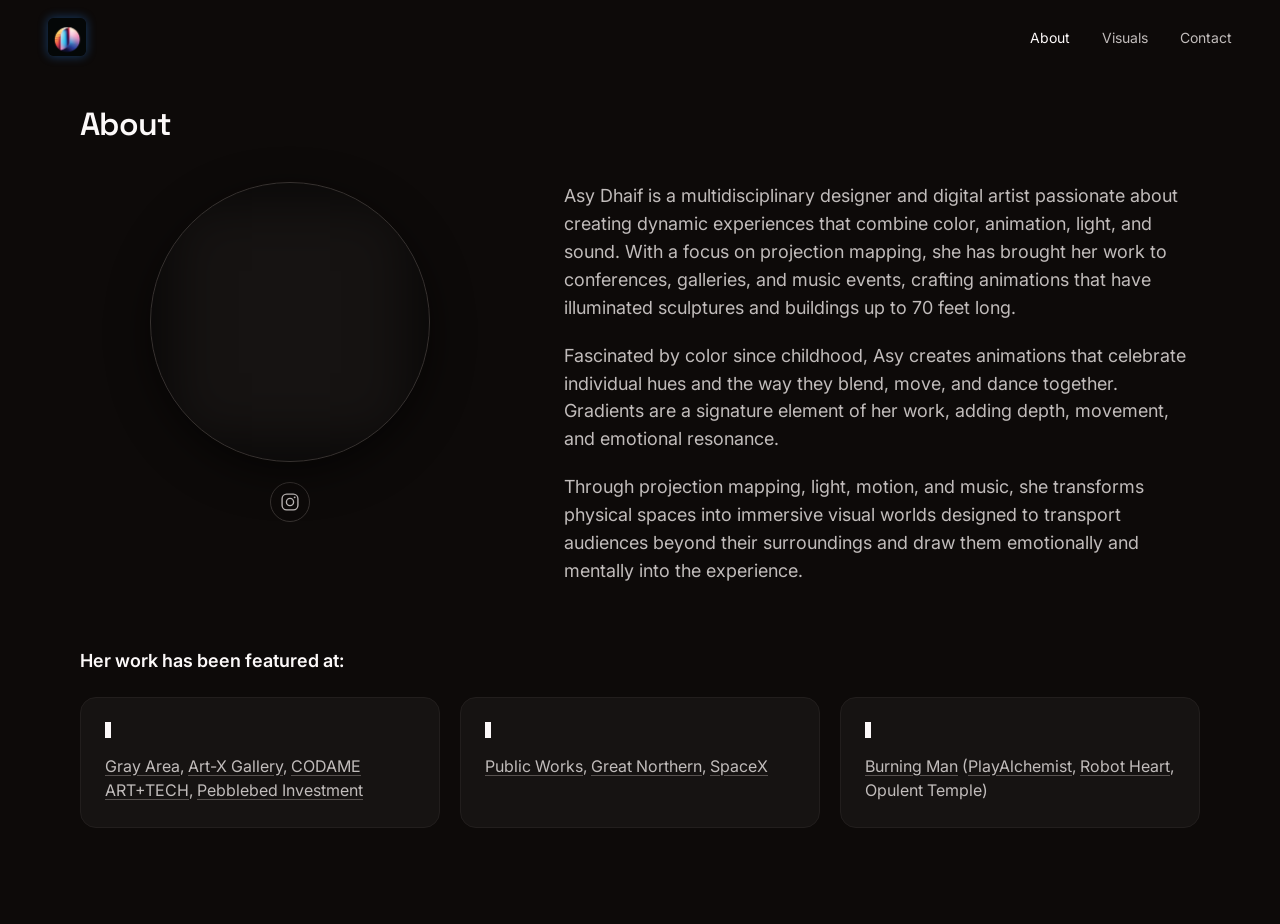
==== commit 6e9fc32c: "Remove fifth photo from About portrait slideshow Down to 4 slides (first-fourth); rebalanced the cro" ====
--- a/about/index.html
+++ b/about/index.html
@@ -22,7 +22,6 @@
           <img class="about-slide" src="/assets/images/about/second.jpg" alt="Asy Dhaif directing visuals at a show" style="object-position: 60% 55%;">
           <img class="about-slide" src="/assets/images/about/third.jpg" alt="Asy Dhaif portrait" style="object-position: 35% 30%;">
           <img class="about-slide" src="/assets/images/about/fourth.jpg" alt="Asy Dhaif at the VJ rig" style="object-position: 45% 40%;">
-          <img class="about-slide" src="/assets/images/about/fifth.jpg" alt="Asy Dhaif with a vintage film camera" style="object-position: 66% 58%;">
         </div>
 
         <div class="about-social">
--- a/assets/css/style.css
+++ b/assets/css/style.css
@@ -206,20 +206,19 @@
   position: absolute;
   inset: 0;
   opacity: 0;
-  animation: about-fade 20s infinite ease-in-out;
+  animation: about-fade 16s infinite ease-in-out;
 }
 
 .about-slide:nth-child(1) { animation-delay: 0s; }
 .about-slide:nth-child(2) { animation-delay: 4s; }
 .about-slide:nth-child(3) { animation-delay: 8s; }
 .about-slide:nth-child(4) { animation-delay: 12s; }
-.about-slide:nth-child(5) { animation-delay: 16s; }
 
 @keyframes about-fade {
   0%, 100% { opacity: 0; }
-  3% { opacity: 1; }
-  17% { opacity: 1; }
-  23% { opacity: 0; }
+  3.75% { opacity: 1; }
+  21.25% { opacity: 1; }
+  28.75% { opacity: 0; }
 }
 
 .about-bio {
@@ -276,13 +275,15 @@
   overflow: hidden;
   width: 0;
   border-right: 0.55em solid var(--white);
-  animation: label-type 1.2s steps(var(--chars), end) 0.3s forwards,
+  animation: label-type-loop 5s infinite,
     label-caret 0.8s step-end infinite;
 }
 
-@keyframes label-type {
-  from { width: 0; }
-  to { width: calc(var(--chars) * 1ch + 0.4em); }
+@keyframes label-type-loop {
+  0% { width: 0; animation-timing-function: steps(var(--chars), end); }
+  40% { width: calc(var(--chars) * 1ch + 1em); animation-timing-function: linear; }
+  70% { width: calc(var(--chars) * 1ch + 1em); animation-timing-function: steps(var(--chars), end); }
+  100% { width: 0; }
 }
 
 @keyframes label-caret {
@@ -292,7 +293,7 @@
 
 @media (prefers-reduced-motion: reduce) {
   .featured-at-label {
-    width: calc(var(--chars) * 1ch + 0.4em);
+    width: calc(var(--chars) * 1ch + 1em);
     border-right: none;
     animation: none;
   }
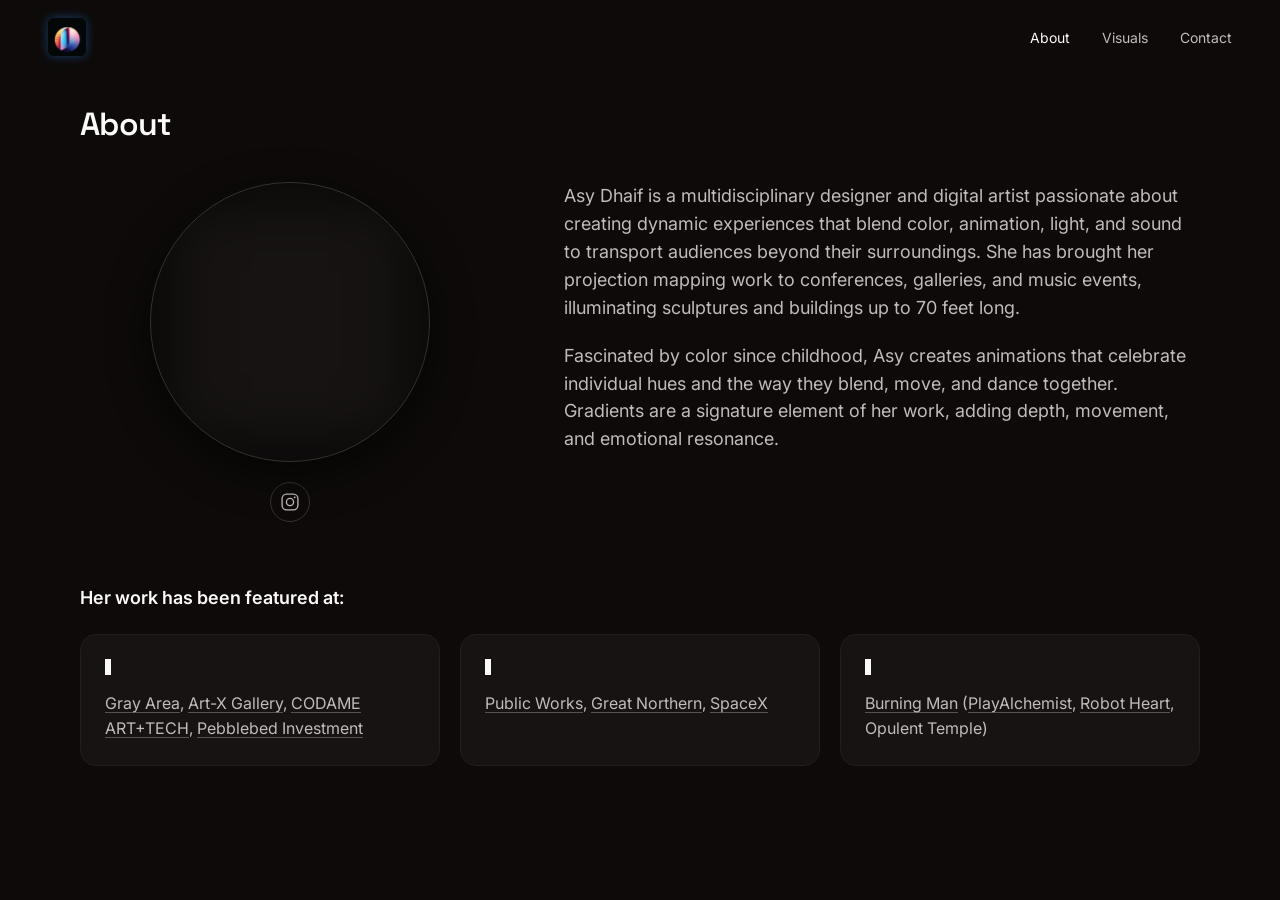
==== commit bcc959f9: "Rewrite About intro and remove closing projection-mapping paragraph Co-Authored-By: Claude Sonnet 5." ====
--- a/about/index.html
+++ b/about/index.html
@@ -3,7 +3,8 @@
 <head>
   <meta charset="UTF-8">
   <meta name="viewport" content="width=device-width, initial-scale=1">
-  <title>Asy Dhaif — About</title>
+  <title>About</title>
+  <link rel="icon" type="image/png" href="/assets/images/blank-favicon.png?v=1">
   <link rel="stylesheet" href="/assets/css/tokens.css">
   <link rel="stylesheet" href="/assets/css/style.css">
 </head>
@@ -32,9 +33,8 @@
       </div>
 
       <div class="about-bio">
-        <p>Asy Dhaif is a multidisciplinary designer and digital artist passionate about creating dynamic experiences that combine color, animation, light, and sound. With a focus on projection mapping, she has brought her work to conferences, galleries, and music events, crafting animations that have illuminated sculptures and buildings up to 70 feet long.</p>
+        <p>Asy Dhaif is a multidisciplinary designer and digital artist passionate about creating dynamic experiences that blend color, animation, light, and sound to transport audiences beyond their surroundings. She has brought her projection mapping work to conferences, galleries, and music events, illuminating sculptures and buildings up to 70 feet long.</p>
         <p>Fascinated by color since childhood, Asy creates animations that celebrate individual hues and the way they blend, move, and dance together. Gradients are a signature element of her work, adding depth, movement, and emotional resonance.</p>
-        <p>Through projection mapping, light, motion, and music, she transforms physical spaces into immersive visual worlds designed to transport audiences beyond their surroundings and draw them emotionally and mentally into the experience.</p>
       </div>
     </div>
 
--- a/assets/css/style.css
+++ b/assets/css/style.css
@@ -879,3 +879,387 @@
     font: var(--text-display-l);
   }
 }
+
+/* Movie nights (hidden page) */
+.movie-body {
+  background: var(--bg-page);
+  -webkit-text-size-adjust: 100%;
+}
+
+.movie-body::after {
+  content: "";
+  position: fixed;
+  inset: 0;
+  z-index: 2;
+  pointer-events: none;
+  background:
+    radial-gradient(ellipse 85% 75% at 50% 50%, transparent 35%, oklch(0.1 0.006 40 / 0.55) 75%, oklch(0.07 0.006 40 / 0.92) 100%),
+    linear-gradient(to right, oklch(0.07 0.006 40 / 0.7), transparent 22%, transparent 78%, oklch(0.07 0.006 40 / 0.7));
+}
+
+main.movie-main {
+  padding: 0;
+}
+
+.movie-section {
+  position: relative;
+  display: flex;
+  align-items: flex-end;
+  justify-content: center;
+  min-height: 100vh;
+  min-height: 100svh;
+  padding: var(--space-24) 24px 14vh;
+  overflow: hidden;
+}
+
+.movie-image {
+  position: absolute;
+  inset: 0;
+  z-index: 0;
+  margin: 0;
+}
+
+.movie-image img {
+  display: block;
+  width: 100%;
+  height: 100%;
+  object-fit: cover;
+  object-position: center 35%;
+}
+
+.movie-section::before {
+  content: "";
+  position: absolute;
+  inset: 0;
+  z-index: 1;
+  pointer-events: none;
+  background:
+    linear-gradient(to bottom,
+      var(--bg-page) 0%,
+      oklch(0.15 0.006 40 / 0.6) 12%,
+      transparent 30%,
+      transparent 42%,
+      oklch(0.15 0.006 40 / 0.72) 68%,
+      oklch(0.15 0.006 40 / 0.94) 88%,
+      var(--bg-page) 100%);
+}
+
+.movie-text {
+  position: relative;
+  z-index: 3;
+  display: flex;
+  flex-direction: column;
+  align-items: flex-start;
+  gap: var(--space-4);
+  width: 100%;
+  max-width: 600px;
+}
+
+.movie-title {
+  font-family: "Cormorant Garamond", Georgia, "Times New Roman", serif;
+  font-size: clamp(1.9rem, 3vw, 2.5rem);
+  font-weight: 700;
+  line-height: 1.1;
+  letter-spacing: 0.02em;
+  color: var(--text-primary);
+  margin: 0;
+  text-shadow: 0 2px 24px oklch(0 0 0 / 0.7);
+}
+
+.movie-body-text {
+  font-family: "EB Garamond", Georgia, "Times New Roman", serif;
+  font-size: 1.1rem;
+  font-weight: 400;
+  line-height: 1.6;
+  color: var(--text-secondary);
+  margin: 0;
+  text-shadow: 0 1px 14px oklch(0 0 0 / 0.8);
+}
+
+.movie-section--intro {
+  align-items: flex-end;
+  padding-bottom: 12vh;
+}
+
+.movie-section--intro::before {
+  background:
+    radial-gradient(ellipse 60% 40% at 50% 76%, oklch(0.1 0.006 40 / 0.85), transparent 100%),
+    linear-gradient(to bottom,
+      var(--bg-page) 0%,
+      oklch(0.15 0.006 40 / 0.5) 14%,
+      transparent 32%,
+      transparent 66%,
+      oklch(0.15 0.006 40 / 0.6) 84%,
+      var(--bg-page) 100%);
+}
+
+.movie-section--intro .movie-text {
+  align-items: center;
+  text-align: center;
+  max-width: 620px;
+}
+
+.movie-signup {
+  --brass: oklch(0.76 0.09 85);
+  --brass-dim: oklch(0.6 0.08 80 / 0.7);
+  position: relative;
+  display: inline-flex;
+  align-items: center;
+  gap: 0.9em;
+  margin-top: var(--space-3);
+  padding: 13px 30px;
+  border: 1px solid var(--brass-dim);
+  border-radius: 2px;
+  background: linear-gradient(180deg, oklch(0.2 0.06 20 / 0.92), oklch(0.13 0.03 20 / 0.92));
+  color: oklch(0.9 0.05 85);
+  font-family: "Cormorant Garamond", Georgia, serif;
+  font-size: 1rem;
+  font-weight: 700;
+  letter-spacing: 0.22em;
+  text-transform: uppercase;
+  text-decoration: none;
+  text-shadow: 0 1px 8px oklch(0 0 0 / 0.6);
+  box-shadow:
+    inset 0 0 0 3px oklch(0.13 0.03 20),
+    inset 0 0 0 4px var(--brass-dim),
+    0 0 22px 2px oklch(0.5 0.16 20 / 0.35);
+  transition: color var(--duration-base) var(--ease-out),
+    border-color var(--duration-base) var(--ease-out),
+    box-shadow var(--duration-base) var(--ease-out),
+    transform var(--duration-base) var(--ease-out);
+}
+
+.movie-signup::before,
+.movie-signup::after {
+  content: "\2766";
+  font-size: 1.05em;
+  line-height: 1;
+  letter-spacing: 0;
+  color: var(--brass);
+  opacity: 0.9;
+}
+
+.movie-signup::after {
+  transform: scaleX(-1);
+}
+
+.movie-signup:hover {
+  color: oklch(0.96 0.06 90);
+  border-color: var(--brass);
+  box-shadow:
+    inset 0 0 0 3px oklch(0.13 0.03 20),
+    inset 0 0 0 4px var(--brass),
+    0 0 30px 6px oklch(0.55 0.15 70 / 0.4);
+  transform: translateY(-2px);
+}
+
+.js-reveal .movie-image.reveal {
+  opacity: 0;
+  transform: scale(1.08);
+  transition: opacity 1.6s var(--ease-out),
+    transform 2.4s var(--ease-out);
+}
+
+.js-reveal .movie-text.reveal {
+  opacity: 0;
+  transform: translateY(32px);
+  transition: opacity 0.9s var(--ease-out),
+    transform 1s var(--ease-out);
+}
+
+.js-reveal .reveal-delay {
+  transition-delay: 0.6s;
+}
+
+.js-reveal .reveal.is-visible {
+  opacity: 1;
+  transform: none;
+}
+
+/* Movie Nights sign-up form */
+.movie-section--signup .movie-text {
+  max-width: 560px;
+}
+
+.movie-form {
+  display: flex;
+  flex-direction: column;
+  gap: var(--space-6);
+  width: 100%;
+  margin-top: var(--space-2);
+}
+
+.movie-field {
+  display: flex;
+  flex-direction: column;
+  gap: var(--space-2);
+  margin: 0;
+  padding: 0;
+  border: 0;
+  min-width: 0;
+}
+
+.movie-label {
+  padding: 0;
+  font-family: "Cormorant Garamond", Georgia, serif;
+  font-size: 0.95rem;
+  font-weight: 700;
+  letter-spacing: 0.18em;
+  text-transform: uppercase;
+  color: oklch(0.76 0.09 85);
+}
+
+.movie-field input[type="text"],
+.movie-field input[type="tel"] {
+  -webkit-appearance: none;
+  appearance: none;
+  box-shadow: none;
+  width: 100%;
+  padding: 8px 2px 10px;
+  background: transparent;
+  border: 0;
+  border-bottom: 1px solid oklch(0.6 0.08 80 / 0.6);
+  border-radius: 0;
+  color: var(--text-primary);
+  font-family: "EB Garamond", Georgia, serif;
+  font-size: 1.2rem;
+  outline: none;
+  transition: border-color var(--duration-base) var(--ease-out),
+    box-shadow var(--duration-base) var(--ease-out);
+}
+
+.movie-field input[type="text"]:focus,
+.movie-field input[type="tel"]:focus {
+  border-bottom-color: oklch(0.76 0.09 85);
+  box-shadow: 0 6px 14px -8px oklch(0.76 0.09 85 / 0.7);
+}
+
+.movie-choices {
+  gap: var(--space-3);
+}
+
+.movie-choices .movie-label {
+  margin-bottom: var(--space-5);
+}
+
+.movie-check {
+  display: flex;
+  align-items: center;
+  gap: var(--space-3);
+  cursor: pointer;
+  font-family: "EB Garamond", Georgia, serif;
+  font-size: 1.15rem;
+  color: var(--text-secondary);
+}
+
+.movie-check input {
+  appearance: none;
+  -webkit-appearance: none;
+  position: relative;
+  flex: none;
+  width: 20px;
+  height: 20px;
+  margin: 0;
+  border: 1px solid oklch(0.6 0.08 80 / 0.8);
+  border-radius: 2px;
+  background: oklch(0.12 0.02 20 / 0.7);
+  cursor: pointer;
+  transition: border-color var(--duration-fast) var(--ease-out),
+    box-shadow var(--duration-fast) var(--ease-out);
+}
+
+.movie-check input::after {
+  content: "\2766";
+  position: absolute;
+  inset: 0;
+  display: grid;
+  place-items: center;
+  font-size: 14px;
+  color: oklch(0.82 0.1 85);
+  opacity: 0;
+  transform: scale(0.5);
+  transition: opacity var(--duration-fast) var(--ease-out),
+    transform var(--duration-fast) var(--ease-out);
+}
+
+.movie-check input:checked {
+  border-color: oklch(0.76 0.09 85);
+  box-shadow: 0 0 10px oklch(0.55 0.15 70 / 0.5);
+}
+
+.movie-check input:checked::after {
+  opacity: 1;
+  transform: none;
+}
+
+.movie-check input:focus-visible {
+  outline: 2px solid oklch(0.76 0.09 85 / 0.8);
+  outline-offset: 3px;
+}
+
+.movie-check:has(input:checked) {
+  color: var(--text-primary);
+}
+
+.movie-honeypot {
+  position: absolute;
+  left: -9999px;
+  width: 1px;
+  height: 1px;
+  opacity: 0;
+}
+
+.movie-submit {
+  -webkit-appearance: none;
+  appearance: none;
+  align-self: center;
+  margin-top: var(--space-2);
+  cursor: pointer;
+}
+
+.movie-submit:disabled {
+  opacity: 0.6;
+  cursor: default;
+}
+
+.movie-status {
+  min-height: 1.4em;
+  margin: 0;
+  text-align: center;
+  font-family: "EB Garamond", Georgia, serif;
+  font-size: 1.05rem;
+  color: var(--text-tertiary);
+}
+
+.movie-status.is-error { color: oklch(0.72 0.14 25); }
+.movie-status.is-success { color: oklch(0.82 0.1 85); }
+
+.movie-form.is-sent .movie-field,
+.movie-form.is-sent .movie-submit {
+  display: none;
+}
+
+.movie-section--signup::before {
+  background:
+    linear-gradient(to bottom,
+      var(--bg-page) 0%,
+      oklch(0.13 0.006 40 / 0.78) 22%,
+      oklch(0.13 0.006 40 / 0.88) 55%,
+      oklch(0.13 0.006 40 / 0.94) 85%,
+      var(--bg-page) 100%);
+}
+
+@media (max-width: 768px) {
+  .movie-section--intro {
+    min-height: calc(100vh + 288px);
+    min-height: calc(100svh + 288px);
+  }
+
+  .movie-section--intro .movie-image {
+    bottom: auto;
+    height: calc(100vh + 80px);
+    height: calc(100svh + 80px);
+    -webkit-mask-image: linear-gradient(to bottom, #000 70%, transparent 100%);
+    mask-image: linear-gradient(to bottom, #000 70%, transparent 100%);
+  }
+}
